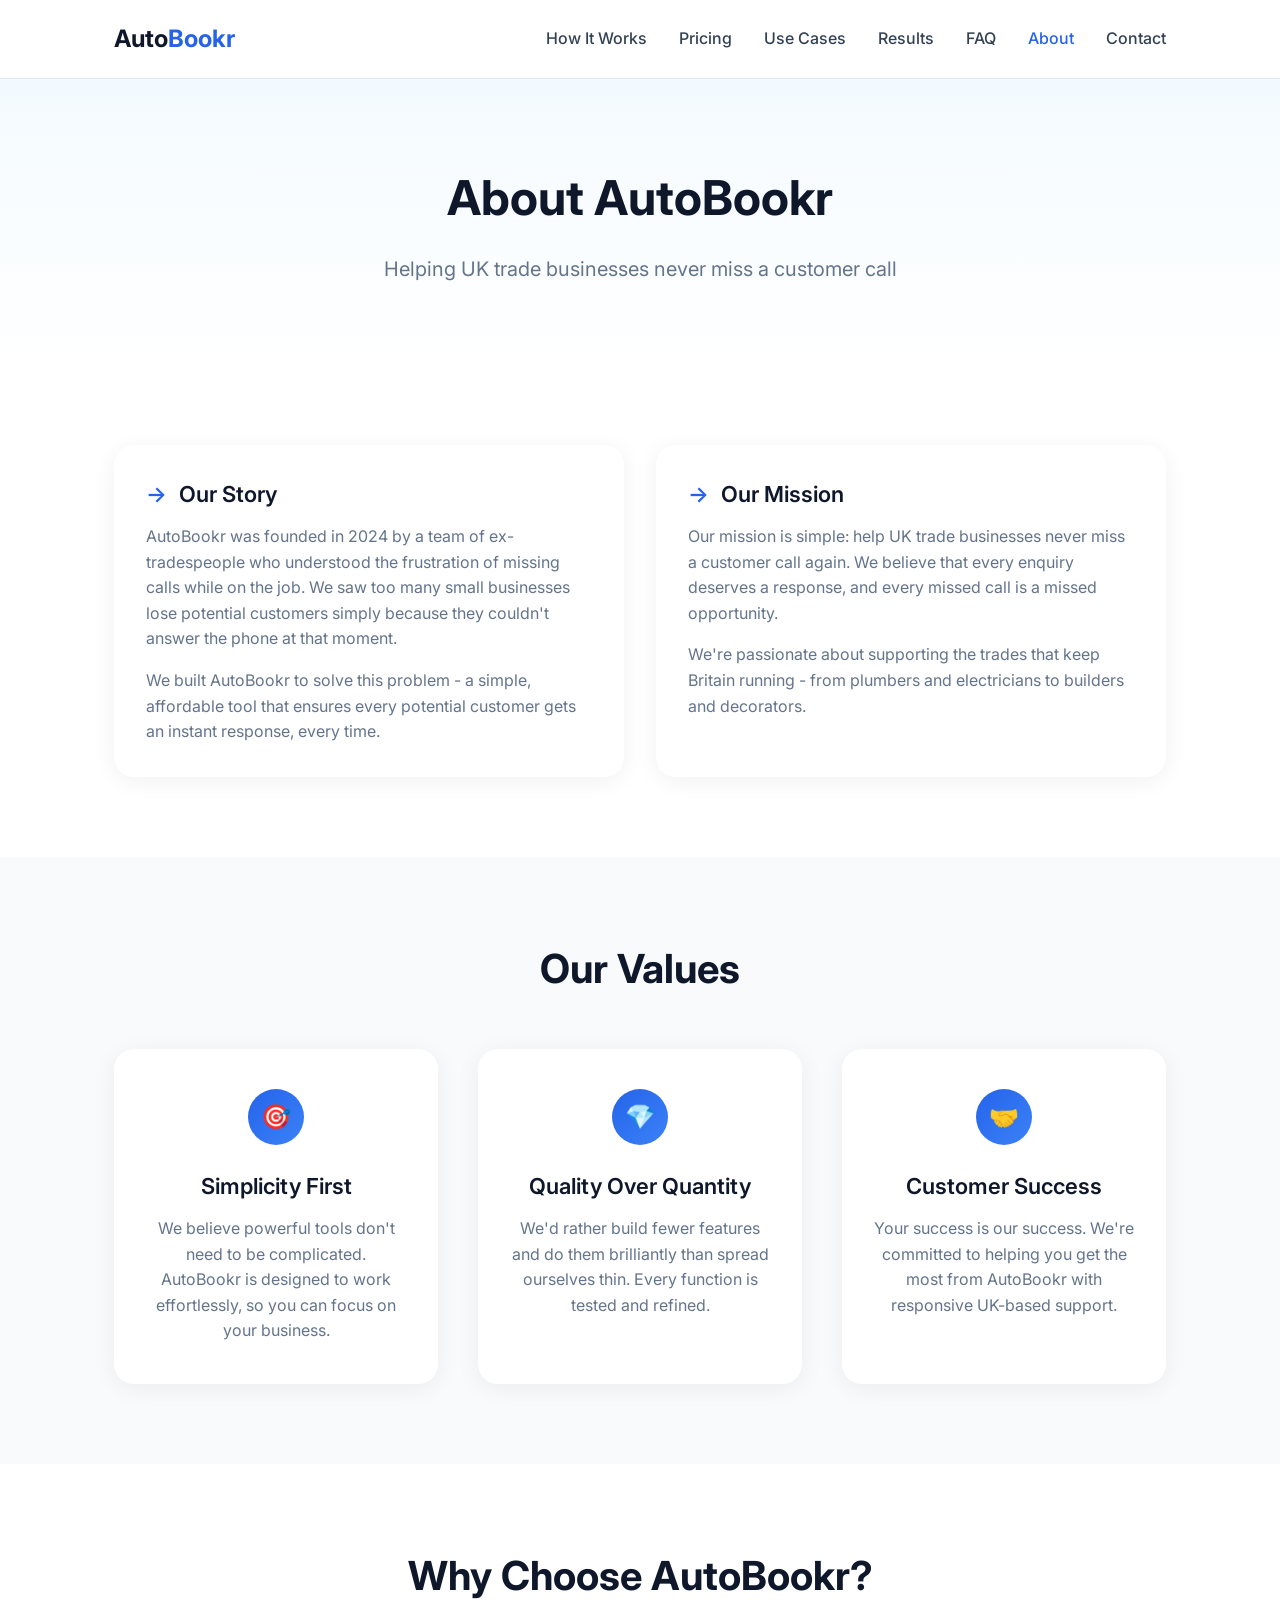
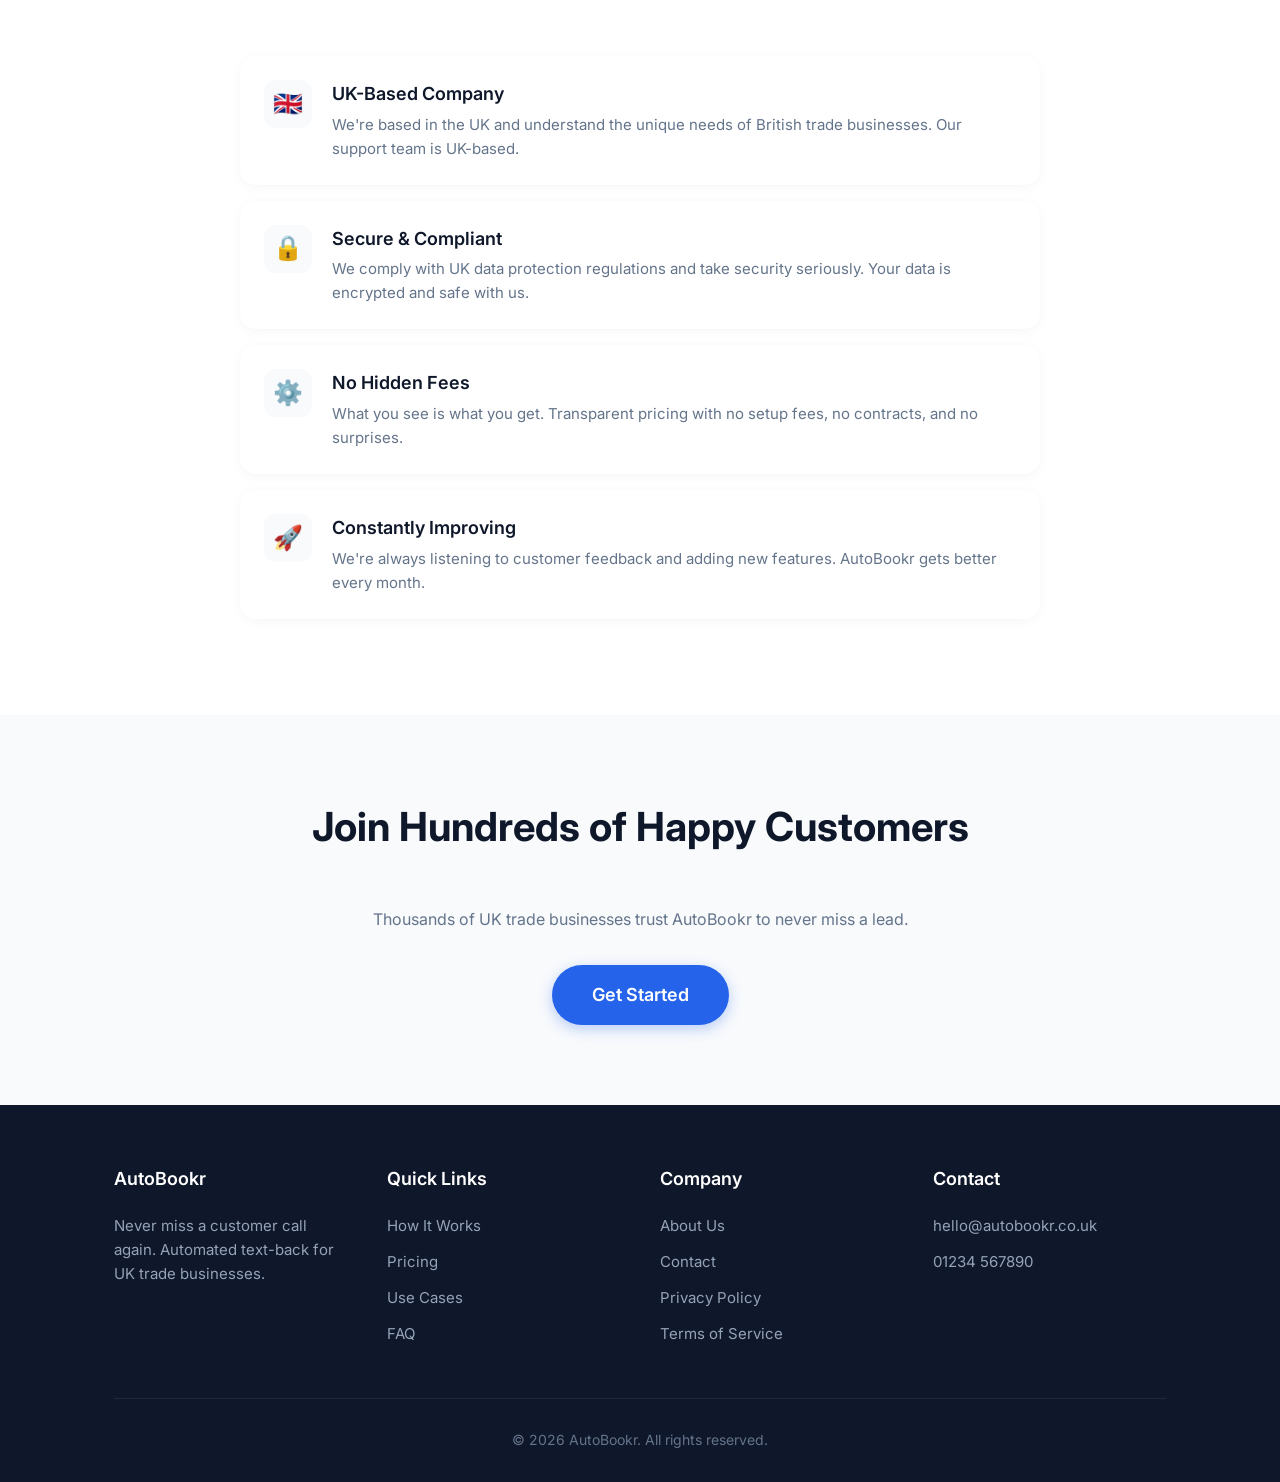
==== about.html @ be3bb407 "Multi-page website: 10 pages with shared styles, mobile menu, Stripe links" ====
<!DOCTYPE html>
<html lang="en">
<head>
    <meta charset="UTF-8">
    <meta name="viewport" content="width=device-width, initial-scale=1.0">
    <title>About Us - AutoBookr</title>
    <link rel="preconnect" href="https://fonts.googleapis.com">
    <link rel="preconnect" href="https://fonts.gstatic.com" crossorigin>
    <link href="https://fonts.googleapis.com/css2?family=Inter:wght@400;500;600;700&display=swap" rel="stylesheet">
    <link rel="stylesheet" href="styles.css">
</head>
<body>
    <nav>
        <div class="container nav-content">
            <a href="index.html" class="logo">Auto<span>Bookr</span></a>
            <button class="hamburger" aria-label="Toggle menu">
                <span></span>
                <span></span>
                <span></span>
            </button>
            <ul class="nav-links">
                <li><a href="how-it-works.html">How It Works</a></li>
                <li><a href="pricing.html">Pricing</a></li>
                <li><a href="use-cases.html">Use Cases</a></li>
                <li><a href="results.html">Results</a></li>
                <li><a href="faq.html">FAQ</a></li>
                <li><a href="about.html">About</a></li>
                <li><a href="contact.html">Contact</a></li>
            </ul>
        </div>
    </nav>

    <section class="page-header">
        <div class="container">
            <h1>About AutoBookr</h1>
            <p>Helping UK trade businesses never miss a customer call</p>
        </div>
    </section>

    <section class="section">
        <div class="container">
            <div class="feature-grid">
                <div class="feature-card">
                    <h3>Our Story</h3>
                    <p>AutoBookr was founded in 2024 by a team of ex-tradespeople who understood the frustration of missing calls while on the job. We saw too many small businesses lose potential customers simply because they couldn't answer the phone at that moment.</p>
                    <p style="margin-top: 16px;">We built AutoBookr to solve this problem - a simple, affordable tool that ensures every potential customer gets an instant response, every time.</p>
                </div>
                <div class="feature-card">
                    <h3>Our Mission</h3>
                    <p>Our mission is simple: help UK trade businesses never miss a customer call again. We believe that every enquiry deserves a response, and every missed call is a missed opportunity.</p>
                    <p style="margin-top: 16px;">We're passionate about supporting the trades that keep Britain running - from plumbers and electricians to builders and decorators.</p>
                </div>
            </div>
        </div>
    </section>

    <section class="section section-alt">
        <div class="container">
            <h2 class="section-title">Our Values</h2>
            <div class="steps">
                <div class="step">
                    <div class="step-number">🎯</div>
                    <h3>Simplicity First</h3>
                    <p>We believe powerful tools don't need to be complicated. AutoBookr is designed to work effortlessly, so you can focus on your business.</p>
                </div>
                <div class="step">
                    <div class="step-number">💎</div>
                    <h3>Quality Over Quantity</h3>
                    <p>We'd rather build fewer features and do them brilliantly than spread ourselves thin. Every function is tested and refined.</p>
                </div>
                <div class="step">
                    <div class="step-number">🤝</div>
                    <h3>Customer Success</h3>
                    <p>Your success is our success. We're committed to helping you get the most from AutoBookr with responsive UK-based support.</p>
                </div>
            </div>
        </div>
    </section>

    <section class="section">
        <div class="container">
            <h2 class="section-title">Why Choose AutoBookr?</h2>
            <div class="benefits-list">
                <div class="benefit-item">
                    <div class="benefit-icon">🇬🇧</div>
                    <div class="benefit-content">
                        <h3>UK-Based Company</h3>
                        <p>We're based in the UK and understand the unique needs of British trade businesses. Our support team is UK-based.</p>
                    </div>
                </div>
                <div class="benefit-item">
                    <div class="benefit-icon">🔒</div>
                    <div class="benefit-content">
                        <h3>Secure & Compliant</h3>
                        <p>We comply with UK data protection regulations and take security seriously. Your data is encrypted and safe with us.</p>
                    </div>
                </div>
                <div class="benefit-item">
                    <div class="benefit-icon">⚙️</div>
                    <div class="benefit-content">
                        <h3>No Hidden Fees</h3>
                        <p>What you see is what you get. Transparent pricing with no setup fees, no contracts, and no surprises.</p>
                    </div>
                </div>
                <div class="benefit-item">
                    <div class="benefit-icon">🚀</div>
                    <div class="benefit-content">
                        <h3>Constantly Improving</h3>
                        <p>We're always listening to customer feedback and adding new features. AutoBookr gets better every month.</p>
                    </div>
                </div>
            </div>
        </div>
    </section>

    <section class="section section-alt">
        <div class="container" style="text-align: center;">
            <h2 class="section-title">Join Hundreds of Happy Customers</h2>
            <p style="margin-bottom: 32px; color: var(--text-light); max-width: 600px; margin-left: auto; margin-right: auto;">Thousands of UK trade businesses trust AutoBookr to never miss a lead.</p>
            <a href="pricing.html" class="cta-button">Get Started</a>
        </div>
    </section>

    <footer>
        <div class="container">
            <div class="footer-content">
                <div class="footer-section">
                    <h4>AutoBookr</h4>
                    <p>Never miss a customer call again. Automated text-back for UK trade businesses.</p>
                </div>
                <div class="footer-section">
                    <h4>Quick Links</h4>
                    <a href="how-it-works.html">How It Works</a>
                    <a href="pricing.html">Pricing</a>
                    <a href="use-cases.html">Use Cases</a>
                    <a href="faq.html">FAQ</a>
                </div>
                <div class="footer-section">
                    <h4>Company</h4>
                    <a href="about.html">About Us</a>
                    <a href="contact.html">Contact</a>
                    <a href="privacy.html">Privacy Policy</a>
                    <a href="terms.html">Terms of Service</a>
                </div>
                <div class="footer-section">
                    <h4>Contact</h4>
                    <p>hello@autobookr.co.uk</p>
                    <p>01234 567890</p>
                </div>
            </div>
            <div class="footer-bottom">
                <p>© 2026 AutoBookr. All rights reserved.</p>
            </div>
        </div>
    </footer>

    <script src="script.js"></script>
</body>
</html>
---- styles.css ----
/* AutoBookr - Shared Styles */
:root {
    --primary: #2563eb;
    --primary-dark: #1d4ed8;
    --primary-light: #3b82f6;
    --secondary: #0f172a;
    --text: #334155;
    --text-light: #64748b;
    --bg: #ffffff;
    --bg-alt: #f8fafc;
    --accent: #10b981;
}

* {
    margin: 0;
    padding: 0;
    box-sizing: border-box;
}

html {
    scroll-behavior: smooth;
}

body {
    font-family: 'Inter', -apple-system, BlinkMacSystemFont, sans-serif;
    color: var(--text);
    line-height: 1.6;
    background: var(--bg);
}

.container {
    max-width: 1100px;
    margin: 0 auto;
    padding: 0 24px;
}

/* Navigation */
nav {
    padding: 20px 0;
    position: fixed;
    top: 0;
    left: 0;
    right: 0;
    background: rgba(255, 255, 255, 0.95);
    backdrop-filter: blur(10px);
    z-index: 100;
    border-bottom: 1px solid #e2e8f0;
}

.nav-content {
    display: flex;
    justify-content: space-between;
    align-items: center;
}

.logo {
    font-size: 24px;
    font-weight: 700;
    color: var(--secondary);
    text-decoration: none;
}

.logo span {
    color: var(--primary);
}

.nav-links {
    display: flex;
    gap: 32px;
    list-style: none;
}

.nav-links a {
    text-decoration: none;
    color: var(--text);
    font-weight: 500;
    transition: color 0.2s;
}

.nav-links a:hover,
.nav-links a.active {
    color: var(--primary);
}

/* Hamburger Menu */
.hamburger {
    display: none;
    flex-direction: column;
    gap: 5px;
    cursor: pointer;
    padding: 8px;
    background: none;
    border: none;
}

.hamburger span {
    display: block;
    width: 24px;
    height: 2px;
    background: var(--secondary);
    transition: all 0.3s ease;
}

.hamburger.active span:nth-child(1) {
    transform: rotate(45deg) translate(5px, 5px);
}

.hamburger.active span:nth-child(2) {
    opacity: 0;
}

.hamburger.active span:nth-child(3) {
    transform: rotate(-45deg) translate(5px, -5px);
}

/* Page Header */
.page-header {
    padding: 160px 0 80px;
    text-align: center;
    background: linear-gradient(180deg, #f0f9ff 0%, #ffffff 100%);
}

.page-header h1 {
    font-size: clamp(32px, 5vw, 48px);
    font-weight: 700;
    color: var(--secondary);
    margin-bottom: 16px;
}

.page-header p {
    font-size: clamp(16px, 2vw, 20px);
    color: var(--text-light);
    max-width: 600px;
    margin: 0 auto;
}

/* Section Styles */
.section {
    padding: 80px 0;
}

.section-alt {
    background: var(--bg-alt);
}

.section-title {
    text-align: center;
    font-size: clamp(28px, 4vw, 40px);
    font-weight: 700;
    color: var(--secondary);
    margin-bottom: 48px;
}

/* Hero Section (Home) */
.hero {
    padding: 160px 0 100px;
    text-align: center;
    background: linear-gradient(180deg, #f0f9ff 0%, #ffffff 100%);
}

.hero h1 {
    font-size: clamp(36px, 5vw, 56px);
    font-weight: 700;
    color: var(--secondary);
    line-height: 1.1;
    margin-bottom: 24px;
    max-width: 800px;
    margin-left: auto;
    margin-right: auto;
}

.hero h1 span {
    color: var(--primary);
}

.hero p {
    font-size: clamp(18px, 2.5vw, 22px);
    color: var(--text-light);
    max-width: 600px;
    margin: 0 auto 40px;
}

.cta-button {
    display: inline-block;
    background: var(--primary);
    color: white;
    padding: 16px 40px;
    border-radius: 50px;
    font-size: 18px;
    font-weight: 600;
    text-decoration: none;
    transition: all 0.3s ease;
    box-shadow: 0 4px 14px rgba(37, 99, 235, 0.3);
}

.cta-button:hover {
    background: var(--primary-dark);
    transform: translateY(-2px);
    box-shadow: 0 6px 20px rgba(37, 99, 235, 0.4);
}

/* Steps */
.steps {
    display: grid;
    grid-template-columns: repeat(auto-fit, minmax(280px, 1fr));
    gap: 40px;
}

.step {
    background: white;
    padding: 40px 32px;
    border-radius: 20px;
    text-align: center;
    box-shadow: 0 4px 24px rgba(0, 0, 0, 0.06);
    transition: transform 0.3s ease;
}

.step:hover {
    transform: translateY(-5px);
}

.step-number {
    width: 56px;
    height: 56px;
    background: linear-gradient(135deg, var(--primary) 0%, var(--primary-light) 100%);
    color: white;
    font-size: 24px;
    font-weight: 700;
    border-radius: 50%;
    display: flex;
    align-items: center;
    justify-content: center;
    margin: 0 auto 24px;
}

.step h3 {
    font-size: 22px;
    font-weight: 600;
    color: var(--secondary);
    margin-bottom: 12px;
}

.step p {
    color: var(--text-light);
    font-size: 16px;
}

/* Pricing */
.pricing {
    padding: 80px 0;
}

.pricing-grid {
    display: grid;
    grid-template-columns: repeat(auto-fit, minmax(300px, 1fr));
    gap: 32px;
    max-width: 1000px;
    margin: 0 auto;
}

.pricing-card {
    background: white;
    border-radius: 24px;
    padding: 40px 32px;
    text-align: center;
    border: 2px solid #e2e8f0;
    transition: all 0.3s ease;
    position: relative;
}

.pricing-card:hover {
    border-color: var(--primary);
    box-shadow: 0 8px 40px rgba(37, 99, 235, 0.15);
}

.pricing-card.featured {
    border-color: var(--primary);
    transform: scale(1.05);
}

.pricing-card.featured::before {
    content: 'Most Popular';
    position: absolute;
    top: -12px;
    left: 50%;
    transform: translateX(-50%);
    background: var(--primary);
    color: white;
    padding: 6px 20px;
    border-radius: 20px;
    font-size: 14px;
    font-weight: 600;
}

.pricing-card h3 {
    font-size: 24px;
    font-weight: 600;
    color: var(--secondary);
    margin-bottom: 8px;
}

.price {
    font-size: 48px;
    font-weight: 700;
    color: var(--secondary);
    margin-bottom: 8px;
}

.price span {
    font-size: 18px;
    font-weight: 400;
    color: var(--text-light);
}

.pricing-card ul {
    list-style: none;
    margin: 24px 0;
    text-align: left;
}

.pricing-card li {
    padding: 12px 0;
    border-bottom: 1px solid #f1f5f9;
    display: flex;
    align-items: center;
    gap: 12px;
}

.pricing-card li::before {
    content: '✓';
    color: var(--accent);
    font-weight: 700;
}

.pricing-btn {
    display: block;
    width: 100%;
    padding: 16px;
    border-radius: 12px;
    font-size: 16px;
    font-weight: 600;
    text-decoration: none;
    transition: all 0.3s ease;
    background: var(--bg-alt);
    color: var(--secondary);
    border: 2px solid #e2e8f0;
}

.pricing-btn:hover {
    background: var(--primary);
    color: white;
    border-color: var(--primary);
}

.pricing-card.featured .pricing-btn {
    background: var(--primary);
    color: white;
    border-color: var(--primary);
}

.pricing-card.featured .pricing-btn:hover {
    background: var(--primary-dark);
}

/* Testimonials */
.testimonials {
    padding: 80px 0;
    background: var(--bg-alt);
}

.testimonial-grid {
    display: grid;
    grid-template-columns: repeat(auto-fit, minmax(300px, 1fr));
    gap: 32px;
}

.testimonial {
    background: white;
    padding: 32px;
    border-radius: 20px;
    box-shadow: 0 4px 24px rgba(0, 0, 0, 0.06);
}

.testimonial p {
    font-size: 17px;
    color: var(--text);
    margin-bottom: 20px;
    font-style: italic;
}

.testimonial-author {
    display: flex;
    align-items: center;
    gap: 16px;
}

.testimonial-avatar {
    width: 48px;
    height: 48px;
    border-radius: 50%;
    background: linear-gradient(135deg, var(--primary) 0%, var(--accent) 100%);
    display: flex;
    align-items: center;
    justify-content: center;
    color: white;
    font-weight: 600;
    font-size: 18px;
}

.testimonial-info h4 {
    font-size: 16px;
    font-weight: 600;
    color: var(--secondary);
}

.testimonial-info span {
    font-size: 14px;
    color: var(--text-light);
}

/* Feature Grid */
.feature-grid {
    display: grid;
    grid-template-columns: repeat(auto-fit, minmax(300px, 1fr));
    gap: 32px;
}

.feature-card {
    background: white;
    padding: 32px;
    border-radius: 20px;
    box-shadow: 0 4px 24px rgba(0, 0, 0, 0.06);
}

.feature-card h3 {
    font-size: 22px;
    font-weight: 600;
    color: var(--secondary);
    margin-bottom: 12px;
    display: flex;
    align-items: center;
    gap: 12px;
}

.feature-card h3::before {
    content: '→';
    color: var(--primary);
}

.feature-card p {
    color: var(--text-light);
}

/* FAQ */
.faq-grid {
    max-width: 800px;
    margin: 0 auto;
}

.faq-item {
    background: white;
    padding: 24px;
    border-radius: 16px;
    margin-bottom: 16px;
    box-shadow: 0 2px 12px rgba(0, 0, 0, 0.04);
}

.faq-item h3 {
    font-size: 18px;
    font-weight: 600;
    color: var(--secondary);
    margin-bottom: 8px;
}

.faq-item p {
    color: var(--text-light);
}

/* Contact Form */
.contact-wrapper {
    display: grid;
    grid-template-columns: 1fr 1fr;
    gap: 48px;
    max-width: 900px;
    margin: 0 auto;
}

.contact-form {
    background: white;
    padding: 40px;
    border-radius: 24px;
    box-shadow: 0 4px 24px rgba(0, 0, 0, 0.06);
}

.contact-form h3 {
    font-size: 24px;
    font-weight: 600;
    color: var(--secondary);
    margin-bottom: 24px;
}

.form-group {
    margin-bottom: 20px;
}

.form-group label {
    display: block;
    font-weight: 500;
    color: var(--secondary);
    margin-bottom: 8px;
}

.form-group input,
.form-group textarea {
    width: 100%;
    padding: 14px 16px;
    border: 2px solid #e2e8f0;
    border-radius: 12px;
    font-size: 16px;
    font-family: inherit;
    transition: border-color 0.2s;
}

.form-group input:focus,
.form-group textarea:focus {
    outline: none;
    border-color: var(--primary);
}

.contact-info {
    padding: 40px 0;
}

.contact-info h3 {
    font-size: 24px;
    font-weight: 600;
    color: var(--secondary);
    margin-bottom: 24px;
}

.contact-info p {
    color: var(--text-light);
    margin-bottom: 16px;
    display: flex;
    align-items: center;
    gap: 12px;
}

.contact-info strong {
    color: var(--secondary);
}

/* Use Cases */
.use-case-list {
    max-width: 800px;
    margin: 0 auto;
}

.use-case-item {
    display: grid;
    grid-template-columns: auto 1fr;
    gap: 32px;
    padding: 40px;
    background: white;
    border-radius: 20px;
    margin-bottom: 24px;
    box-shadow: 0 4px 24px rgba(0, 0, 0, 0.06);
    align-items: center;
}

.use-case-icon {
    width: 80px;
    height: 80px;
    background: linear-gradient(135deg, var(--primary) 0%, var(--primary-light) 100%);
    border-radius: 20px;
    display: flex;
    align-items: center;
    justify-content: center;
    font-size: 36px;
}

.use-case-content h3 {
    font-size: 24px;
    font-weight: 600;
    color: var(--secondary);
    margin-bottom: 12px;
}

.use-case-content p {
    color: var(--text-light);
    margin-bottom: 16px;
}

.use-case-content ul {
    list-style: none;
}

.use-case-content li {
    padding: 8px 0;
    color: var(--text);
    display: flex;
    align-items: center;
    gap: 8px;
}

.use-case-content li::before {
    content: '✓';
    color: var(--accent);
    font-weight: 700;
}

/* Results/ROI */
.stats-grid {
    display: grid;
    grid-template-columns: repeat(4, 1fr);
    gap: 24px;
    margin-bottom: 60px;
}

.stat-card {
    background: white;
    padding: 32px 24px;
    border-radius: 20px;
    text-align: center;
    box-shadow: 0 4px 24px rgba(0, 0, 0, 0.06);
}

.stat-number {
    font-size: 42px;
    font-weight: 700;
    color: var(--primary);
    margin-bottom: 8px;
}

.stat-label {
    font-size: 14px;
    color: var(--text-light);
    text-transform: uppercase;
    letter-spacing: 1px;
}

/* Benefits List */
.benefits-list {
    max-width: 800px;
    margin: 0 auto;
}

.benefit-item {
    display: flex;
    gap: 20px;
    padding: 24px;
    background: white;
    border-radius: 16px;
    margin-bottom: 16px;
    box-shadow: 0 2px 12px rgba(0, 0, 0, 0.04);
    align-items: flex-start;
}

.benefit-icon {
    width: 48px;
    height: 48px;
    background: var(--bg-alt);
    border-radius: 12px;
    display: flex;
    align-items: center;
    justify-content: center;
    font-size: 24px;
    flex-shrink: 0;
}

.benefit-content h3 {
    font-size: 18px;
    font-weight: 600;
    color: var(--secondary);
    margin-bottom: 4px;
}

.benefit-content p {
    color: var(--text-light);
    font-size: 15px;
}

/* Legal Pages */
.legal-content {
    max-width: 800px;
    margin: 0 auto;
    padding: 120px 0 60px;
}

.legal-content h1 {
    font-size: 40px;
    font-weight: 700;
    color: var(--secondary);
    margin-bottom: 32px;
}

.legal-content h2 {
    font-size: 24px;
    font-weight: 600;
    color: var(--secondary);
    margin: 32px 0 16px;
}

.legal-content p {
    color: var(--text);
    margin-bottom: 16px;
    line-height: 1.8;
}

.legal-content ul {
    margin: 16px 0;
    padding-left: 24px;
}

.legal-content li {
    color: var(--text);
    margin-bottom: 8px;
}

/* Footer */
footer {
    background: var(--secondary);
    color: white;
    padding: 60px 0 30px;
}

.footer-content {
    display: grid;
    grid-template-columns: repeat(auto-fit, minmax(200px, 1fr));
    gap: 40px;
    margin-bottom: 40px;
}

.footer-section h4 {
    font-size: 18px;
    font-weight: 600;
    margin-bottom: 20px;
}

.footer-section p,
.footer-section a {
    color: #94a3b8;
    text-decoration: none;
    display: block;
    margin-bottom: 12px;
    font-size: 15px;
}

.footer-section a:hover {
    color: white;
}

.footer-bottom {
    text-align: center;
    padding-top: 30px;
    border-top: 1px solid #1e293b;
    color: #64748b;
    font-size: 14px;
}

/* Mobile adjustments */
@media (max-width: 768px) {
    .nav-links {
        display: none;
        position: absolute;
        top: 100%;
        left: 0;
        right: 0;
        background: white;
        flex-direction: column;
        padding: 20px 24px;
        gap: 16px;
        border-bottom: 1px solid #e2e8f0;
        box-shadow: 0 4px 12px rgba(0, 0, 0, 0.1);
    }

    .nav-links.active {
        display: flex;
    }

    .hamburger {
        display: flex;
    }

    .hero {
        padding: 120px 0 80px;
    }

    .page-header {
        padding: 120px 0 60px;
    }

    .pricing-card.featured {
        transform: none;
    }

    .contact-wrapper {
        grid-template-columns: 1fr;
    }

    .stats-grid {
        grid-template-columns: repeat(2, 1fr);
    }

    .use-case-item {
        grid-template-columns: 1fr;
        text-align: center;
    }

    .use-case-icon {
        margin: 0 auto;
    }
}
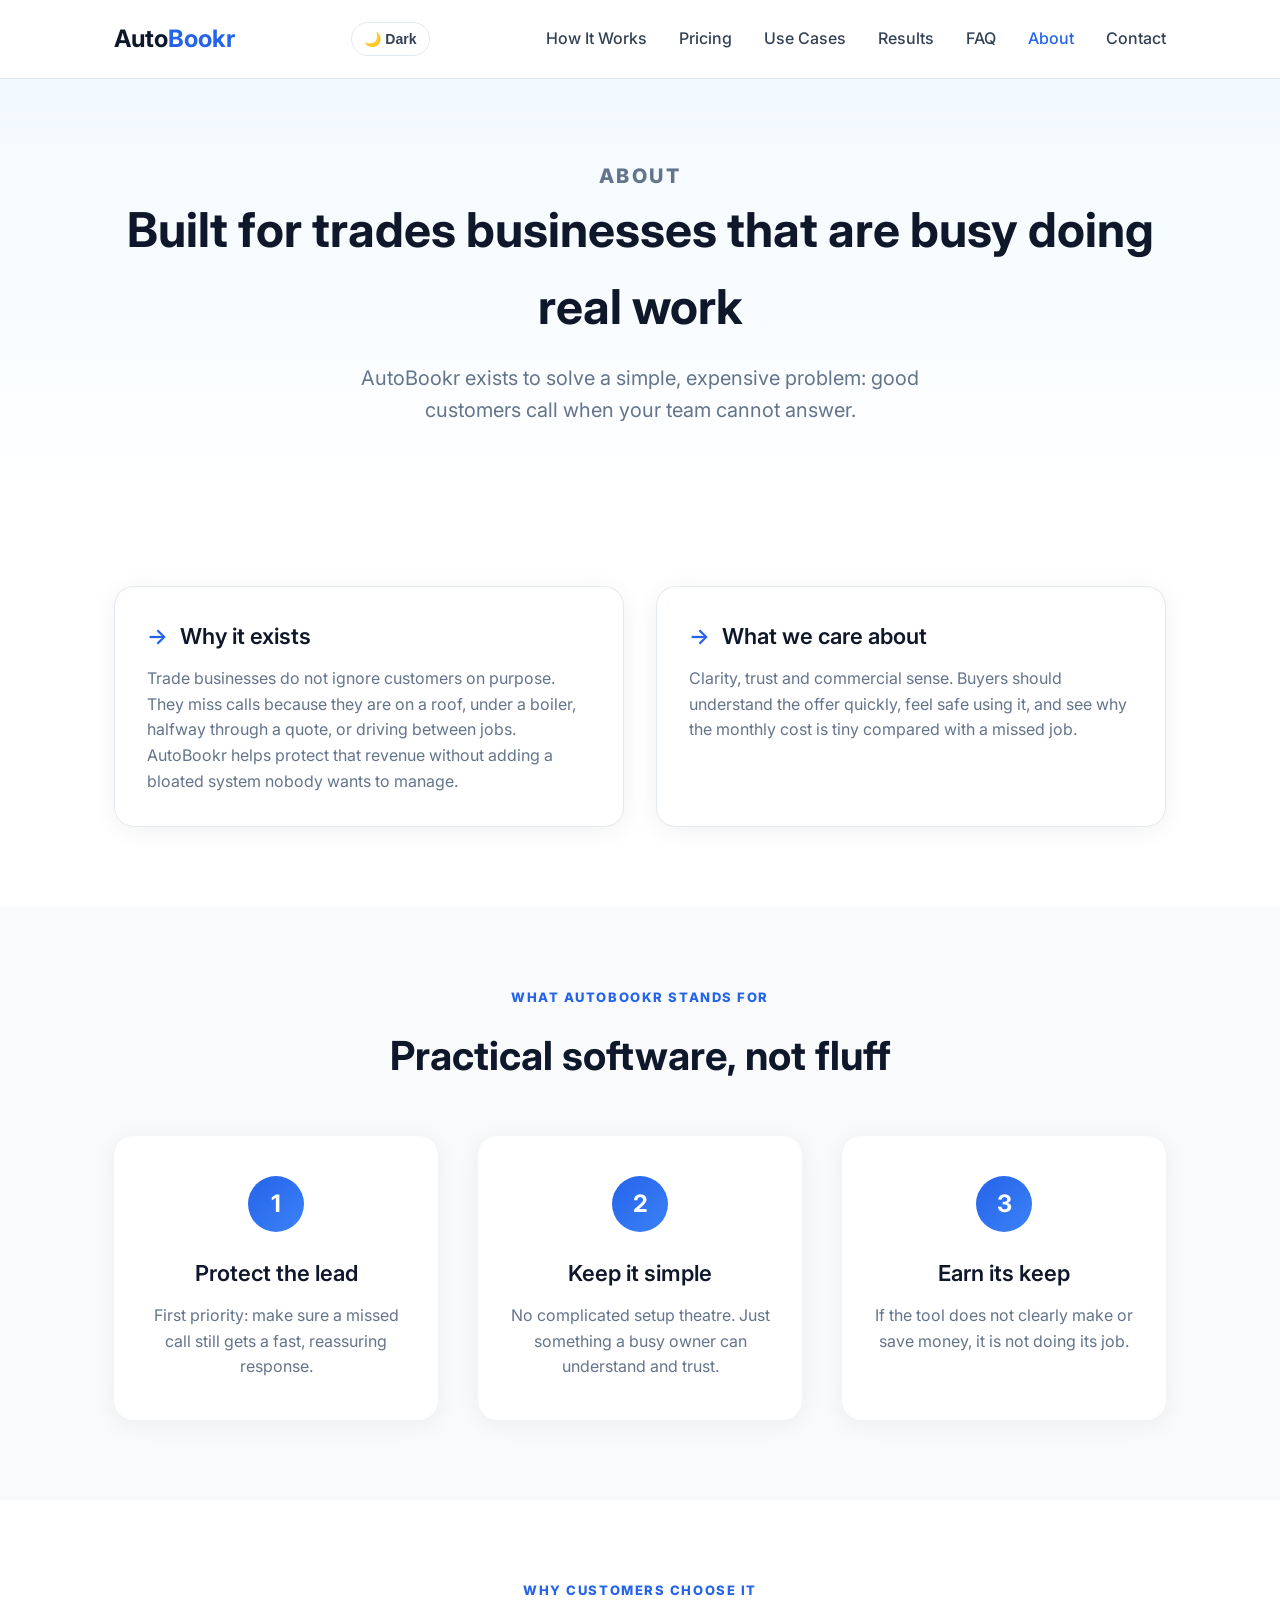
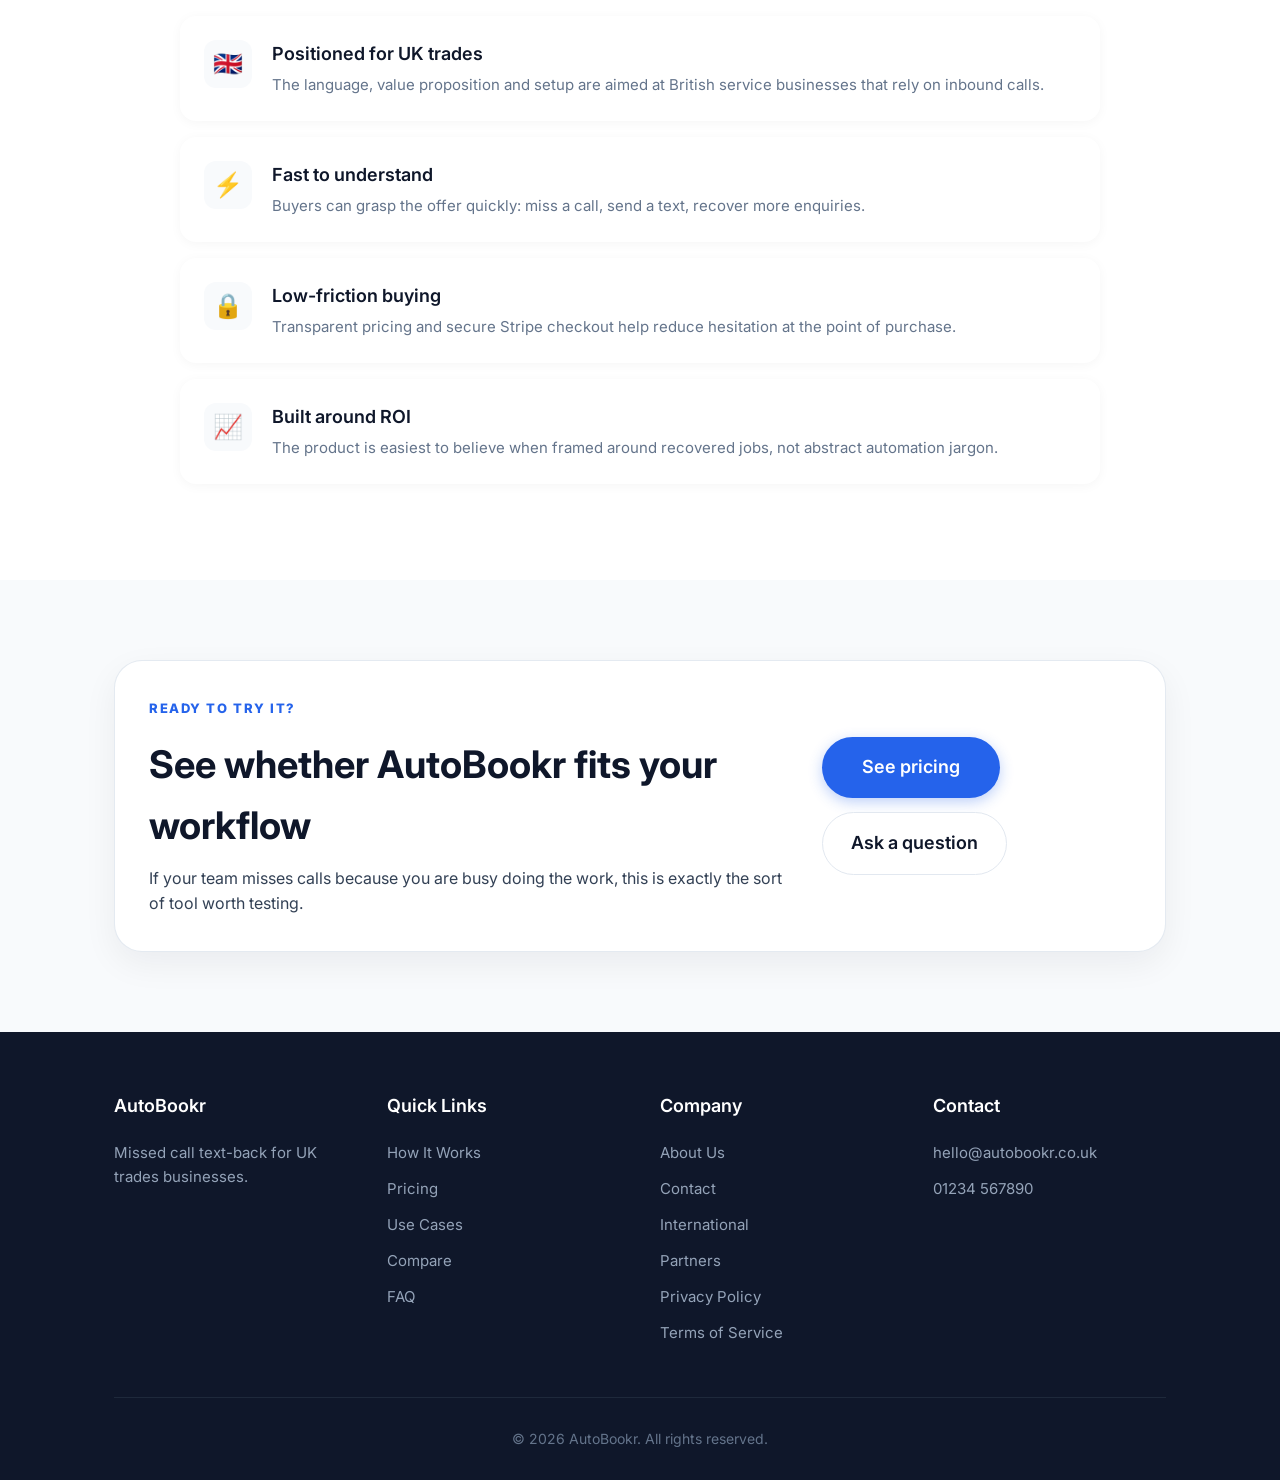
==== commit 5de08b88: "feat: sharpen landing site trust and conversion" ====
--- a/about.html
+++ b/about.html
@@ -3,10 +3,11 @@
 <head>
     <meta charset="UTF-8">
     <meta name="viewport" content="width=device-width, initial-scale=1.0">
-    <title>About Us - AutoBookr</title>
+    <title>About AutoBookr</title>
+    <meta name="description" content="Why AutoBookr exists, who it is for, and how it helps UK trades businesses respond faster to missed calls.">
     <link rel="preconnect" href="https://fonts.googleapis.com">
     <link rel="preconnect" href="https://fonts.gstatic.com" crossorigin>
-    <link href="https://fonts.googleapis.com/css2?family=Inter:wght@400;500;600;700&display=swap" rel="stylesheet">
+    <link href="https://fonts.googleapis.com/css2?family=Inter:wght@400;500;600;700;800&display=swap" rel="stylesheet">
     <link rel="stylesheet" href="styles.css">
 </head>
 <body>
@@ -32,23 +33,22 @@
 
     <section class="page-header">
         <div class="container">
-            <h1>About AutoBookr</h1>
-            <p>Helping UK trade businesses never miss a customer call</p>
+            <p class="mini-label align-center">About</p>
+            <h1>Built for trades businesses that are busy doing real work</h1>
+            <p>AutoBookr exists to solve a simple, expensive problem: good customers call when your team cannot answer.</p>
         </div>
     </section>
 
     <section class="section">
         <div class="container">
-            <div class="feature-grid">
+            <div class="feature-grid feature-grid-polished">
                 <div class="feature-card">
-                    <h3>Our Story</h3>
-                    <p>AutoBookr was founded in 2024 by a team of ex-tradespeople who understood the frustration of missing calls while on the job. We saw too many small businesses lose potential customers simply because they couldn't answer the phone at that moment.</p>
-                    <p style="margin-top: 16px;">We built AutoBookr to solve this problem - a simple, affordable tool that ensures every potential customer gets an instant response, every time.</p>
+                    <h3>Why it exists</h3>
+                    <p>Trade businesses do not ignore customers on purpose. They miss calls because they are on a roof, under a boiler, halfway through a quote, or driving between jobs. AutoBookr helps protect that revenue without adding a bloated system nobody wants to manage.</p>
                 </div>
                 <div class="feature-card">
-                    <h3>Our Mission</h3>
-                    <p>Our mission is simple: help UK trade businesses never miss a customer call again. We believe that every enquiry deserves a response, and every missed call is a missed opportunity.</p>
-                    <p style="margin-top: 16px;">We're passionate about supporting the trades that keep Britain running - from plumbers and electricians to builders and decorators.</p>
+                    <h3>What we care about</h3>
+                    <p>Clarity, trust and commercial sense. Buyers should understand the offer quickly, feel safe using it, and see why the monthly cost is tiny compared with a missed job.</p>
                 </div>
             </div>
         </div>
@@ -56,22 +56,23 @@
 
     <section class="section section-alt">
         <div class="container">
-            <h2 class="section-title">Our Values</h2>
+            <p class="mini-label align-center">What AutoBookr stands for</p>
+            <h2 class="section-title">Practical software, not fluff</h2>
             <div class="steps">
                 <div class="step">
-                    <div class="step-number">🎯</div>
-                    <h3>Simplicity First</h3>
-                    <p>We believe powerful tools don't need to be complicated. AutoBookr is designed to work effortlessly, so you can focus on your business.</p>
+                    <div class="step-number">1</div>
+                    <h3>Protect the lead</h3>
+                    <p>First priority: make sure a missed call still gets a fast, reassuring response.</p>
                 </div>
                 <div class="step">
-                    <div class="step-number">💎</div>
-                    <h3>Quality Over Quantity</h3>
-                    <p>We'd rather build fewer features and do them brilliantly than spread ourselves thin. Every function is tested and refined.</p>
+                    <div class="step-number">2</div>
+                    <h3>Keep it simple</h3>
+                    <p>No complicated setup theatre. Just something a busy owner can understand and trust.</p>
                 </div>
                 <div class="step">
-                    <div class="step-number">🤝</div>
-                    <h3>Customer Success</h3>
-                    <p>Your success is our success. We're committed to helping you get the most from AutoBookr with responsive UK-based support.</p>
+                    <div class="step-number">3</div>
+                    <h3>Earn its keep</h3>
+                    <p>If the tool does not clearly make or save money, it is not doing its job.</p>
                 </div>
             </div>
         </div>
@@ -79,34 +80,34 @@
 
     <section class="section">
         <div class="container">
-            <h2 class="section-title">Why Choose AutoBookr?</h2>
-            <div class="benefits-list">
+            <p class="mini-label align-center">Why customers choose it</p>
+            <div class="benefits-list trust-benefits">
                 <div class="benefit-item">
                     <div class="benefit-icon">🇬🇧</div>
                     <div class="benefit-content">
-                        <h3>UK-Based Company</h3>
-                        <p>We're based in the UK and understand the unique needs of British trade businesses. Our support team is UK-based.</p>
+                        <h3>Positioned for UK trades</h3>
+                        <p>The language, value proposition and setup are aimed at British service businesses that rely on inbound calls.</p>
+                    </div>
+                </div>
+                <div class="benefit-item">
+                    <div class="benefit-icon">⚡</div>
+                    <div class="benefit-content">
+                        <h3>Fast to understand</h3>
+                        <p>Buyers can grasp the offer quickly: miss a call, send a text, recover more enquiries.</p>
                     </div>
                 </div>
                 <div class="benefit-item">
                     <div class="benefit-icon">🔒</div>
                     <div class="benefit-content">
-                        <h3>Secure & Compliant</h3>
-                        <p>We comply with UK data protection regulations and take security seriously. Your data is encrypted and safe with us.</p>
+                        <h3>Low-friction buying</h3>
+                        <p>Transparent pricing and secure Stripe checkout help reduce hesitation at the point of purchase.</p>
                     </div>
                 </div>
                 <div class="benefit-item">
-                    <div class="benefit-icon">⚙️</div>
+                    <div class="benefit-icon">📈</div>
                     <div class="benefit-content">
-                        <h3>No Hidden Fees</h3>
-                        <p>What you see is what you get. Transparent pricing with no setup fees, no contracts, and no surprises.</p>
-                    </div>
-                </div>
-                <div class="benefit-item">
-                    <div class="benefit-icon">🚀</div>
-                    <div class="benefit-content">
-                        <h3>Constantly Improving</h3>
-                        <p>We're always listening to customer feedback and adding new features. AutoBookr gets better every month.</p>
+                        <h3>Built around ROI</h3>
+                        <p>The product is easiest to believe when framed around recovered jobs, not abstract automation jargon.</p>
                     </div>
                 </div>
             </div>
@@ -114,10 +115,18 @@
     </section>
 
     <section class="section section-alt">
-        <div class="container" style="text-align: center;">
-            <h2 class="section-title">Join Hundreds of Happy Customers</h2>
-            <p style="margin-bottom: 32px; color: var(--text-light); max-width: 600px; margin-left: auto; margin-right: auto;">Thousands of UK trade businesses trust AutoBookr to never miss a lead.</p>
-            <a href="pricing.html" class="cta-button">Get Started</a>
+        <div class="container">
+            <div class="cta-band">
+                <div>
+                    <p class="mini-label">Ready to try it?</p>
+                    <h2>See whether AutoBookr fits your workflow</h2>
+                    <p>If your team misses calls because you are busy doing the work, this is exactly the sort of tool worth testing.</p>
+                </div>
+                <div class="cta-band-actions">
+                    <a href="pricing.html" class="cta-button">See pricing</a>
+                    <a href="contact.html" class="secondary-button">Ask a question</a>
+                </div>
+            </div>
         </div>
     </section>
 
@@ -126,19 +135,22 @@
             <div class="footer-content">
                 <div class="footer-section">
                     <h4>AutoBookr</h4>
-                    <p>Never miss a customer call again. Automated text-back for UK trade businesses.</p>
+                    <p>Missed call text-back for UK trades businesses.</p>
                 </div>
                 <div class="footer-section">
                     <h4>Quick Links</h4>
                     <a href="how-it-works.html">How It Works</a>
                     <a href="pricing.html">Pricing</a>
                     <a href="use-cases.html">Use Cases</a>
+                    <a href="compare.html">Compare</a>
                     <a href="faq.html">FAQ</a>
                 </div>
                 <div class="footer-section">
                     <h4>Company</h4>
                     <a href="about.html">About Us</a>
                     <a href="contact.html">Contact</a>
+                    <a href="international.html">International</a>
+                    <a href="whitelabel.html">Partners</a>
                     <a href="privacy.html">Privacy Policy</a>
                     <a href="terms.html">Terms of Service</a>
                 </div>
--- a/styles.css
+++ b/styles.css
@@ -9,6 +9,20 @@
     --bg: #ffffff;
     --bg-alt: #f8fafc;
     --accent: #10b981;
+    --surface: #ffffff;
+    --surface-soft: #f8fafc;
+    --border: #e2e8f0;
+}
+
+[data-theme="dark"] {
+    --secondary: #e2e8f0;
+    --text: #cbd5e1;
+    --text-light: #94a3b8;
+    --bg: #020617;
+    --bg-alt: #0b1222;
+    --surface: #0f172a;
+    --surface-soft: #111c31;
+    --border: #1e293b;
 }
 
 * {
@@ -26,12 +40,224 @@
     color: var(--text);
     line-height: 1.6;
     background: var(--bg);
+    transition: background-color 0.25s ease, color 0.25s ease;
 }
 
 .container {
     max-width: 1100px;
     margin: 0 auto;
     padding: 0 24px;
+}
+
+/* Hero Badges */
+.hero-badges {
+    display: flex;
+    gap: 12px;
+    justify-content: center;
+    flex-wrap: wrap;
+    margin-bottom: 24px;
+}
+
+.badge {
+    display: inline-block;
+    padding: 8px 16px;
+    border-radius: 50px;
+    font-size: 14px;
+    font-weight: 600;
+}
+
+.badge-trial {
+    background: linear-gradient(135deg, #dbeafe 0%, #bfdbfe 100%);
+    color: #1e40af;
+}
+
+.badge-guarantee {
+    background: linear-gradient(135deg, #d1fae5 0%, #a7f3d0 100%);
+    color: #065f46;
+}
+
+.cta-sub {
+    font-size: 14px;
+    color: var(--text-light);
+    margin-top: 12px;
+}
+
+/* Social Share Buttons */
+.social-share {
+    margin-top: 32px;
+    display: flex;
+    align-items: center;
+    justify-content: center;
+    gap: 12px;
+}
+
+.share-label {
+    font-size: 14px;
+    color: var(--text-light);
+}
+
+.share-buttons {
+    display: flex;
+    gap: 8px;
+}
+
+.share-btn {
+    display: flex;
+    align-items: center;
+    justify-content: center;
+    width: 40px;
+    height: 40px;
+    border-radius: 50%;
+    background: var(--surface-soft);
+    border: 1px solid var(--border);
+    color: var(--text);
+    transition: all 0.2s;
+    text-decoration: none;
+}
+
+.share-btn:hover {
+    transform: translateY(-2px);
+    box-shadow: 0 4px 12px rgba(0, 0, 0, 0.1);
+}
+
+.share-btn.twitter:hover {
+    background: #000;
+    color: #fff;
+    border-color: #000;
+}
+
+.share-btn.facebook:hover {
+    background: #1877f2;
+    color: #fff;
+    border-color: #1877f2;
+}
+
+.share-btn.linkedin:hover {
+    background: #0a66c2;
+    color: #fff;
+    border-color: #0a66c2;
+}
+
+.share-btn.email:hover {
+    background: var(--primary);
+    color: #fff;
+    border-color: var(--primary);
+}
+
+/* Featured In Section */
+.featured-section {
+    padding: 40px 0;
+    background: var(--bg-alt);
+}
+
+.featured-label {
+    text-align: center;
+    font-size: 14px;
+    color: var(--text-light);
+    text-transform: uppercase;
+    letter-spacing: 1px;
+    margin-bottom: 24px;
+}
+
+.featured-logos {
+    display: flex;
+    justify-content: center;
+    align-items: center;
+    gap: 40px;
+    flex-wrap: wrap;
+    max-width: 900px;
+    margin: 0 auto;
+}
+
+.featured-placeholder {
+    padding: 16px 32px;
+    background: white;
+    border: 2px dashed var(--border);
+    border-radius: 8px;
+    color: var(--text-light);
+    font-size: 14px;
+    font-weight: 500;
+    opacity: 0.6;
+}
+
+.featured-cta {
+    text-align: center;
+    margin-top: 24px;
+    font-size: 14px;
+    color: var(--text-light);
+}
+
+.featured-cta a {
+    color: var(--primary);
+    text-decoration: none;
+}
+
+.featured-cta a:hover {
+    text-decoration: underline;
+}
+
+/* Newsletter Section */
+.newsletter-section {
+    padding: 60px 0;
+}
+
+.newsletter-box {
+    max-width: 600px;
+    margin: 0 auto;
+    text-align: center;
+    padding: 48px;
+    background: linear-gradient(135deg, var(--surface) 0%, var(--surface-soft) 100%);
+    border-radius: 16px;
+    border: 1px solid var(--border);
+}
+
+.newsletter-box h2 {
+    margin-bottom: 16px;
+    font-size: 28px;
+}
+
+.newsletter-box p {
+    color: var(--text-light);
+    margin-bottom: 24px;
+}
+
+.newsletter-form {
+    display: flex;
+    gap: 12px;
+    max-width: 400px;
+    margin: 0 auto;
+}
+
+.newsletter-form input {
+    flex: 1;
+    padding: 12px 16px;
+    border: 1px solid var(--border);
+    border-radius: 8px;
+    font-size: 16px;
+    font-family: inherit;
+}
+
+.newsletter-form input:focus {
+    outline: none;
+    border-color: var(--primary);
+    box-shadow: 0 0 0 3px rgba(37, 99, 235, 0.1);
+}
+
+.newsletter-privacy {
+    font-size: 13px;
+    color: var(--text-light);
+    margin-top: 16px;
+    margin-bottom: 0;
+}
+
+@media (max-width: 600px) {
+    .newsletter-form {
+        flex-direction: column;
+    }
+    
+    .newsletter-box {
+        padding: 32px 24px;
+    }
 }
 
 /* Navigation */
@@ -51,6 +277,7 @@
     display: flex;
     justify-content: space-between;
     align-items: center;
+    gap: 12px;
 }
 
 .logo {
@@ -151,11 +378,57 @@
     margin-bottom: 48px;
 }
 
+/* Top banner */
+.top-banner {
+    margin-top: 82px;
+    background: linear-gradient(90deg, #1d4ed8, #2563eb);
+    color: #fff;
+    text-align: center;
+    font-size: 14px;
+    font-weight: 600;
+    padding: 10px 14px;
+}
+
 /* Hero Section (Home) */
 .hero {
     padding: 160px 0 100px;
     text-align: center;
     background: linear-gradient(180deg, #f0f9ff 0%, #ffffff 100%);
+    position: relative;
+    overflow: hidden;
+}
+
+.hero::before,
+.hero::after {
+    content: '';
+    position: absolute;
+    border-radius: 999px;
+    filter: blur(2px);
+    z-index: 0;
+    pointer-events: none;
+}
+
+.hero::before {
+    width: 360px;
+    height: 360px;
+    background: radial-gradient(circle, rgba(59, 130, 246, 0.24) 0%, rgba(59, 130, 246, 0) 70%);
+    top: -120px;
+    left: -80px;
+    animation: blobFloat 9s ease-in-out infinite;
+}
+
+.hero::after {
+    width: 320px;
+    height: 320px;
+    background: radial-gradient(circle, rgba(16, 185, 129, 0.2) 0%, rgba(16, 185, 129, 0) 70%);
+    right: -80px;
+    bottom: -120px;
+    animation: blobFloat 10s ease-in-out infinite reverse;
+}
+
+.hero .container {
+    position: relative;
+    z-index: 1;
 }
 
 .hero h1 {
@@ -256,6 +529,7 @@
     gap: 32px;
     max-width: 1000px;
     margin: 0 auto;
+    align-items: stretch;
 }
 
 .pricing-card {
@@ -266,16 +540,57 @@
     border: 2px solid #e2e8f0;
     transition: all 0.3s ease;
     position: relative;
+    display: flex;
+    flex-direction: column;
+    height: 100%;
 }
 
 .pricing-card:hover {
     border-color: var(--primary);
-    box-shadow: 0 8px 40px rgba(37, 99, 235, 0.15);
+    box-shadow: 0 12px 44px rgba(37, 99, 235, 0.25), 0 0 0 2px rgba(59, 130, 246, 0.18);
+    animation: pricePulse 1.2s ease-in-out infinite;
+    transform: translateY(-6px) scale(1.01);
+}
+
+.pricing-card:hover .price {
+    transform: translateY(-2px) scale(1.03);
+    transition: transform 0.25s ease;
+}
+
+.pricing-card:hover .pricing-btn {
+    background: var(--primary);
+    color: #fff;
+    border-color: var(--primary);
+}
+
+.tilt-card {
+    transform-style: preserve-3d;
+    will-change: transform;
+    transition: transform 0.28s ease, box-shadow 0.28s ease, border-color 0.28s ease;
+}
+
+.tilt-card:hover {
+    box-shadow: 0 12px 44px rgba(15, 23, 42, 0.12);
 }
 
 .pricing-card.featured {
     border-color: var(--primary);
     transform: scale(1.05);
+}
+
+.pricing-card .value-anchor {
+    font-size: 13px;
+    color: var(--secondary);
+    font-weight: 600;
+    margin: -8px 0 16px;
+    padding: 6px 12px;
+    background: rgba(34, 197, 94, 0.1);
+    border-radius: 20px;
+    display: inline-block;
+}
+
+.pricing-card.featured:hover {
+    transform: scale(1.06) translateY(-6px);
 }
 
 .pricing-card.featured::before {
@@ -316,6 +631,7 @@
     list-style: none;
     margin: 24px 0;
     text-align: left;
+    flex: 1;
 }
 
 .pricing-card li {
@@ -344,6 +660,7 @@
     background: var(--bg-alt);
     color: var(--secondary);
     border: 2px solid #e2e8f0;
+    margin-top: auto;
 }
 
 .pricing-btn:hover {
@@ -360,6 +677,74 @@
 
 .pricing-card.featured .pricing-btn:hover {
     background: var(--primary-dark);
+}
+
+/* Comparison + portal */
+.compare-grid {
+    display: grid;
+    grid-template-columns: repeat(auto-fit, minmax(280px, 1fr));
+    gap: 24px;
+}
+
+.compare-card {
+    background: var(--surface);
+    border: 1px solid var(--border);
+    border-radius: 16px;
+    padding: 24px;
+}
+
+.compare-card h3 {
+    color: var(--secondary);
+    margin-bottom: 12px;
+}
+
+.compare-card ul {
+    list-style: none;
+}
+
+.compare-card li {
+    padding: 8px 0;
+    color: var(--text-light);
+}
+
+.compare-card li::before {
+    content: '✓';
+    color: var(--accent);
+    margin-right: 8px;
+}
+
+.compare-card.muted {
+    opacity: 0.88;
+}
+
+.portal-preview {
+    max-width: 840px;
+    margin: 0 auto;
+    background: var(--surface);
+    border: 1px solid var(--border);
+    border-radius: 18px;
+    padding: 28px;
+    box-shadow: 0 6px 24px rgba(0,0,0,0.06);
+}
+
+.portal-preview p {
+    color: var(--text);
+    margin-bottom: 12px;
+}
+
+.portal-preview ul {
+    list-style: none;
+}
+
+.portal-preview li {
+    color: var(--text-light);
+    padding: 8px 0;
+}
+
+.portal-preview li::before {
+    content: '→';
+    color: var(--primary);
+    margin-right: 8px;
 }
 
 /* Testimonials */
@@ -717,6 +1102,58 @@
     margin-bottom: 8px;
 }
 
+/* Trust + ROI */
+.trust-strip-section {
+    padding-top: 32px;
+    padding-bottom: 32px;
+}
+
+.trust-strip {
+    display: grid;
+    grid-template-columns: repeat(auto-fit, minmax(200px, 1fr));
+    gap: 12px;
+}
+
+.trust-item {
+    background: var(--surface);
+    border: 1px solid var(--border);
+    border-radius: 12px;
+    padding: 12px 14px;
+    text-align: center;
+    font-weight: 600;
+    color: var(--secondary);
+}
+
+.roi-grid {
+    display: grid;
+    grid-template-columns: repeat(auto-fit, minmax(260px, 1fr));
+    gap: 20px;
+}
+
+.roi-card {
+    background: var(--surface);
+    border: 1px solid var(--border);
+    border-radius: 16px;
+    padding: 24px;
+    box-shadow: 0 4px 24px rgba(0, 0, 0, 0.05);
+}
+
+.roi-card h3 {
+    color: var(--secondary);
+    margin-bottom: 8px;
+}
+
+.roi-number {
+    font-size: 34px;
+    font-weight: 700;
+    color: var(--primary);
+    margin-bottom: 8px;
+}
+
+.roi-card p {
+    color: var(--text-light);
+}
+
 /* Footer */
 footer {
     background: var(--secondary);
@@ -758,19 +1195,209 @@
     font-size: 14px;
 }
 
+/* Animation layer */
+@keyframes fadeUp {
+    from {
+        opacity: 0;
+        transform: translateY(24px);
+    }
+    to {
+        opacity: 1;
+        transform: translateY(0);
+    }
+}
+
+@keyframes softFloat {
+    0%, 100% {
+        transform: translateY(0);
+    }
+    50% {
+        transform: translateY(-6px);
+    }
+}
+
+@keyframes blobFloat {
+    0%, 100% {
+        transform: translate3d(0, 0, 0) scale(1);
+    }
+    50% {
+        transform: translate3d(14px, -10px, 0) scale(1.05);
+    }
+}
+
+@keyframes gentleGlow {
+    0%, 100% {
+        text-shadow: 0 0 0 rgba(37, 99, 235, 0);
+    }
+    50% {
+        text-shadow: 0 0 24px rgba(37, 99, 235, 0.25);
+    }
+}
+
+@keyframes pricePulse {
+    0%, 100% {
+        box-shadow: 0 8px 40px rgba(37, 99, 235, 0.15);
+    }
+    50% {
+        box-shadow: 0 14px 48px rgba(37, 99, 235, 0.26);
+    }
+}
+
+.hero h1 {
+    animation: fadeUp 0.8s ease both;
+}
+
+.hero p {
+    animation: fadeUp 0.9s ease 0.08s both;
+}
+
+.hero .cta-button {
+    animation: fadeUp 1s ease 0.14s both;
+}
+
+.hero h1 span {
+    display: inline-block;
+    animation: gentleGlow 3s ease-in-out infinite;
+}
+
+.step-number,
+.benefit-icon,
+.testimonial-avatar,
+.use-case-icon {
+    animation: softFloat 3.4s ease-in-out infinite;
+}
+
+.reveal {
+    opacity: 0;
+    transform: translateY(28px);
+    transition: opacity 0.7s ease, transform 0.7s ease;
+    will-change: opacity, transform;
+}
+
+.reveal.in-view {
+    opacity: 1;
+    transform: translateY(0);
+}
+
+@media (prefers-reduced-motion: reduce) {
+    * {
+        animation: none !important;
+        transition: none !important;
+        scroll-behavior: auto !important;
+    }
+
+    .reveal,
+    .reveal.in-view {
+        opacity: 1;
+        transform: none;
+    }
+}
+
+/* Theme toggle */
+.theme-toggle {
+    border: 1px solid var(--border);
+    background: var(--surface);
+    color: var(--text);
+    border-radius: 999px;
+    padding: 8px 12px;
+    font-size: 14px;
+    font-weight: 600;
+    cursor: pointer;
+    transition: all 0.2s ease;
+}
+
+.theme-toggle:hover {
+    transform: translateY(-1px);
+    border-color: var(--primary);
+}
+
+/* Dark mode component overrides */
+nav {
+    border-bottom: 1px solid var(--border);
+}
+
+[data-theme="dark"] nav {
+    background: rgba(2, 6, 23, 0.9);
+}
+
+[data-theme="dark"] .nav-links {
+    background: var(--surface);
+}
+
+[data-theme="dark"] .page-header,
+[data-theme="dark"] .hero {
+    background: linear-gradient(180deg, #0b1222 0%, #020617 100%);
+}
+
+[data-theme="dark"] .step,
+[data-theme="dark"] .pricing-card,
+[data-theme="dark"] .testimonial,
+[data-theme="dark"] .feature-card,
+[data-theme="dark"] .faq-item,
+[data-theme="dark"] .benefit-item,
+[data-theme="dark"] .use-case-item,
+[data-theme="dark"] .stat-card,
+[data-theme="dark"] .contact-form {
+    background: var(--surface);
+    border-color: var(--border);
+    box-shadow: 0 8px 26px rgba(0, 0, 0, 0.3);
+}
+
+[data-theme="dark"] .section-alt,
+[data-theme="dark"] .testimonials,
+[data-theme="dark"] .benefit-icon,
+[data-theme="dark"] .pricing-btn {
+    background: var(--surface-soft);
+}
+
+[data-theme="dark"] .pricing-btn {
+    color: var(--secondary);
+    border-color: var(--border);
+}
+
+[data-theme="dark"] .form-group input,
+[data-theme="dark"] .form-group textarea {
+    background: #0b1222;
+    color: var(--secondary);
+    border-color: var(--border);
+}
+
+[data-theme="dark"] .hamburger span {
+    background: var(--secondary);
+}
+
+[data-theme="dark"] footer {
+    background: #020617;
+}
+
 /* Mobile adjustments */
 @media (max-width: 768px) {
+    .nav-content {
+        position: relative;
+    }
+
+    .logo {
+        font-size: 21px;
+    }
+
+    .theme-toggle {
+        margin-left: auto;
+        padding: 7px 10px;
+        font-size: 13px;
+        line-height: 1;
+    }
+
     .nav-links {
         display: none;
         position: absolute;
         top: 100%;
         left: 0;
         right: 0;
-        background: white;
+        background: var(--surface);
         flex-direction: column;
         padding: 20px 24px;
         gap: 16px;
-        border-bottom: 1px solid #e2e8f0;
+        border-bottom: 1px solid var(--border);
         box-shadow: 0 4px 12px rgba(0, 0, 0, 0.1);
     }
 
@@ -780,6 +1407,13 @@
 
     .hamburger {
         display: flex;
+        margin-left: 2px;
+    }
+
+    .top-banner {
+        margin-top: 74px;
+        font-size: 12px;
+        padding: 8px 10px;
     }
 
     .hero {
@@ -811,3 +1445,416 @@
         margin: 0 auto;
     }
 }
+
+/* ============================================
+   Success Stories Page Styles
+   ============================================ */
+
+.success-story-featured {
+    margin-bottom: 48px;
+}
+
+.success-story-card {
+    background: var(--surface);
+    border: 1px solid var(--border);
+    border-radius: 16px;
+    padding: 32px;
+    transition: transform 0.3s ease, box-shadow 0.3s ease;
+}
+
+.success-story-card.featured {
+    border-color: var(--primary);
+    background: linear-gradient(135deg, var(--surface) 0%, var(--surface-soft) 100%);
+    box-shadow: 0 8px 32px rgba(37, 99, 235, 0.15);
+}
+
+.success-story-header {
+    display: flex;
+    align-items: center;
+    gap: 16px;
+    margin-bottom: 24px;
+}
+
+.success-story-avatar {
+    width: 56px;
+    height: 56px;
+    border-radius: 12px;
+    background: linear-gradient(135deg, var(--primary) 0%, var(--primary-light) 100%);
+    color: white;
+    display: flex;
+    align-items: center;
+    justify-content: center;
+    font-weight: 700;
+    font-size: 18px;
+}
+
+.success-story-meta h3 {
+    font-size: 20px;
+    color: var(--secondary);
+    margin-bottom: 4px;
+}
+
+.success-story-location,
+.success-story-trade {
+    display: block;
+    font-size: 14px;
+    color: var(--text-light);
+}
+
+.success-story-stats {
+    display: grid;
+    grid-template-columns: repeat(3, 1fr);
+    gap: 24px;
+    padding: 24px 0;
+    border-top: 1px solid var(--border);
+    border-bottom: 1px solid var(--border);
+    margin-bottom: 24px;
+}
+
+.success-stat {
+    text-align: center;
+}
+
+.success-stat .stat-number {
+    display: block;
+    font-size: 28px;
+    font-weight: 700;
+    color: var(--primary);
+    margin-bottom: 4px;
+}
+
+.success-stat .stat-label {
+    font-size: 13px;
+    color: var(--text-light);
+}
+
+.success-story-quote {
+    font-size: 16px;
+    line-height: 1.7;
+    color: var(--text);
+    font-style: italic;
+    margin-bottom: 16px;
+    padding-left: 20px;
+    border-left: 3px solid var(--primary);
+}
+
+.success-story-quote p::before {
+    content: '"';
+    font-size: 24px;
+    color: var(--primary);
+    margin-right: 4px;
+}
+
+.success-story-author {
+    color: var(--text-light);
+    font-size: 14px;
+}
+
+.success-stories-grid {
+    display: grid;
+    grid-template-columns: repeat(auto-fit, minmax(340px, 1fr));
+    gap: 24px;
+}
+
+@media (max-width: 768px) {
+    .success-story-stats {
+        grid-template-columns: 1fr;
+        gap: 16px;
+    }
+
+    .success-stories-grid {
+        grid-template-columns: 1fr;
+    }
+}
+
+/* ===== Overnight conversion/trust refresh ===== */
+.badge-trust {
+    background: linear-gradient(135deg, #ede9fe 0%, #ddd6fe 100%);
+    color: #5b21b6;
+}
+
+.hero-premium {
+    padding-top: 136px;
+}
+
+.hero-shell {
+    display: grid;
+    grid-template-columns: minmax(0, 1.15fr) minmax(320px, 0.85fr);
+    gap: 36px;
+    align-items: stretch;
+}
+
+.hero-copy {
+    text-align: left;
+}
+
+.eyebrow,
+.mini-label {
+    display: inline-flex;
+    align-items: center;
+    gap: 8px;
+    font-size: 13px;
+    font-weight: 800;
+    text-transform: uppercase;
+    letter-spacing: 0.12em;
+    color: var(--primary);
+    margin-bottom: 16px;
+}
+
+.align-center {
+    display: block;
+    text-align: center;
+}
+
+.section-title.left {
+    text-align: left;
+}
+
+.hero-lead {
+    max-width: 680px;
+    margin: 0 0 28px;
+}
+
+.hero-actions,
+.cta-band-actions {
+    display: flex;
+    flex-wrap: wrap;
+    gap: 14px;
+}
+
+.secondary-button {
+    display: inline-flex;
+    align-items: center;
+    justify-content: center;
+    min-height: 56px;
+    padding: 16px 28px;
+    border-radius: 50px;
+    font-size: 18px;
+    font-weight: 600;
+    text-decoration: none;
+    background: var(--surface);
+    color: var(--secondary);
+    border: 1px solid var(--border);
+    transition: all 0.25s ease;
+}
+
+.secondary-button:hover {
+    transform: translateY(-2px);
+    border-color: var(--primary);
+    color: var(--primary);
+}
+
+.micro-proof {
+    display: flex;
+    gap: 12px;
+    flex-wrap: wrap;
+    margin-top: 18px;
+}
+
+.micro-proof span,
+.plan-tag {
+    font-size: 14px;
+    color: var(--text-light);
+}
+
+.hero-panel-card,
+.problem-card,
+.cta-band,
+.info-panel {
+    background: var(--surface);
+    border: 1px solid rgba(226, 232, 240, 0.9);
+    box-shadow: 0 12px 34px rgba(15, 23, 42, 0.06);
+}
+
+.hero-panel-card {
+    border-radius: 28px;
+    padding: 28px;
+    height: 100%;
+}
+
+.panel-label {
+    font-size: 13px;
+    font-weight: 800;
+    color: var(--primary);
+    text-transform: uppercase;
+    letter-spacing: 0.1em;
+    margin-bottom: 16px;
+}
+
+.sms-card {
+    background: linear-gradient(180deg, #0f172a 0%, #1e293b 100%);
+    color: #e2e8f0;
+    border-radius: 20px;
+    padding: 18px;
+    margin-bottom: 18px;
+}
+
+.sms-time {
+    display: block;
+    color: #93c5fd;
+    font-size: 12px;
+    font-weight: 700;
+    margin-bottom: 10px;
+}
+
+.panel-checks,
+.check-list,
+.metric-list {
+    list-style: none;
+    padding: 0;
+}
+
+.panel-checks li,
+.check-list li,
+.metric-list li {
+    position: relative;
+    padding-left: 28px;
+    margin-bottom: 12px;
+    color: var(--text);
+}
+
+.panel-checks li::before,
+.check-list li::before,
+.metric-list li::before {
+    content: '✓';
+    position: absolute;
+    left: 0;
+    top: 0;
+    color: var(--accent);
+    font-weight: 800;
+}
+
+.trust-strip-strong .trust-item {
+    font-weight: 700;
+}
+
+.section-tight {
+    padding-top: 48px;
+}
+
+.problem-outcome-grid {
+    display: grid;
+    grid-template-columns: repeat(2, minmax(0, 1fr));
+    gap: 28px;
+}
+
+.problem-card {
+    border-radius: 24px;
+    padding: 30px;
+}
+
+.outcome-card {
+    background: linear-gradient(180deg, #ffffff 0%, #f8fbff 100%);
+}
+
+.feature-grid-polished .feature-card {
+    border: 1px solid rgba(226, 232, 240, 0.9);
+}
+
+.audience-grid .compare-card ul {
+    list-style: none;
+    padding: 0;
+}
+
+.audience-grid .compare-card li {
+    padding-left: 22px;
+    position: relative;
+    margin-bottom: 10px;
+}
+
+.audience-grid .compare-card li::before {
+    content: '•';
+    position: absolute;
+    left: 0;
+    color: var(--primary);
+    font-weight: 800;
+}
+
+.trust-benefits {
+    max-width: 920px;
+}
+
+.contact-intro {
+    color: var(--text-light);
+    margin-bottom: 20px;
+}
+
+.contact-info-card {
+    display: flex;
+    flex-direction: column;
+    gap: 18px;
+}
+
+.info-panel {
+    border-radius: 24px;
+    padding: 28px;
+}
+
+.check-list.compact li {
+    margin-bottom: 10px;
+}
+
+.cta-band {
+    border-radius: 28px;
+    padding: 34px;
+    display: flex;
+    align-items: center;
+    justify-content: space-between;
+    gap: 24px;
+}
+
+.cta-band h2 {
+    color: var(--secondary);
+    font-size: clamp(28px, 3.5vw, 38px);
+    margin-bottom: 10px;
+}
+
+@media (max-width: 980px) {
+    .hero-shell,
+    .problem-outcome-grid,
+    .cta-band {
+        grid-template-columns: 1fr;
+    }
+
+    .hero-shell,
+    .problem-outcome-grid {
+        gap: 24px;
+    }
+
+    .cta-band {
+        flex-direction: column;
+        align-items: flex-start;
+    }
+}
+
+@media (max-width: 760px) {
+    .hero-premium {
+        padding-top: 120px;
+    }
+
+    .hero-copy {
+        text-align: center;
+    }
+
+    .hero-lead {
+        margin-left: auto;
+        margin-right: auto;
+    }
+
+    .hero-actions,
+    .cta-band-actions {
+        width: 100%;
+        flex-direction: column;
+    }
+
+    .secondary-button {
+        width: 100%;
+    }
+
+    .problem-card,
+    .hero-panel-card,
+    .info-panel,
+    .cta-band {
+        padding: 24px;
+    }
+}
